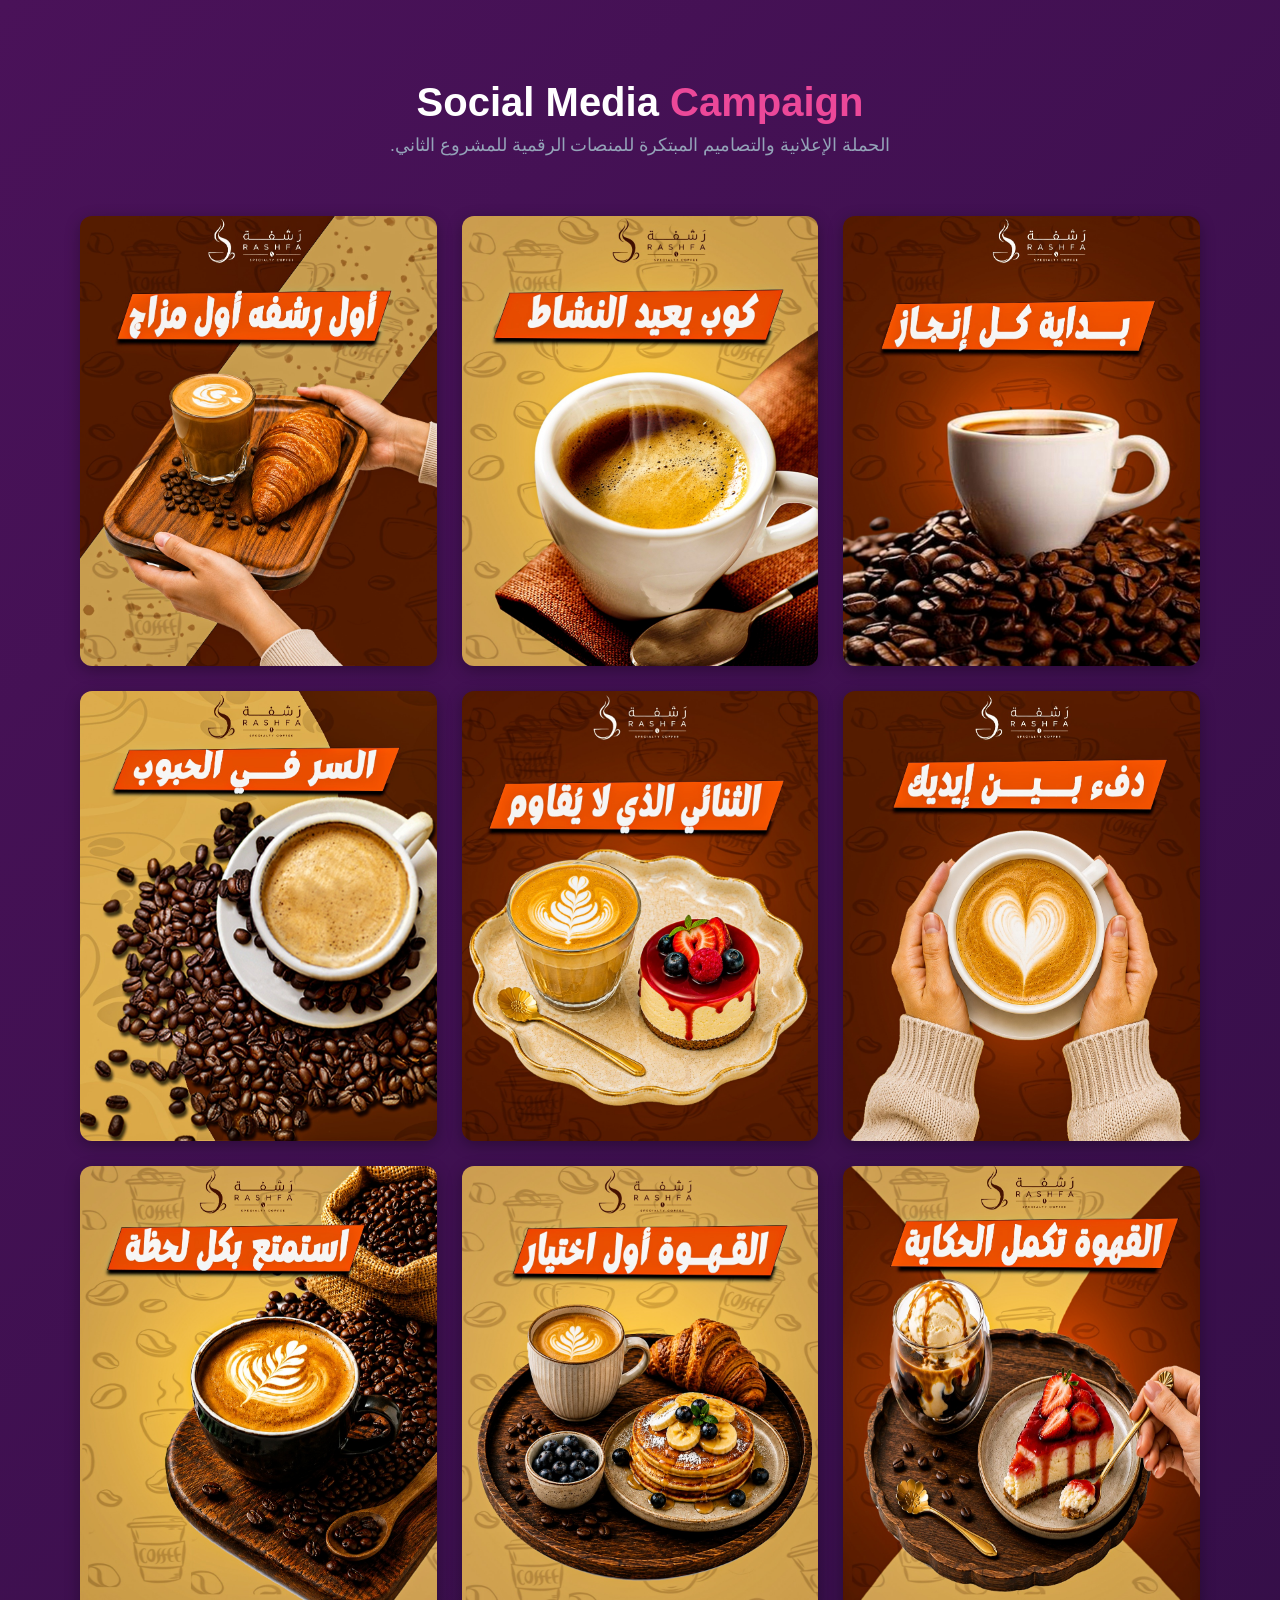
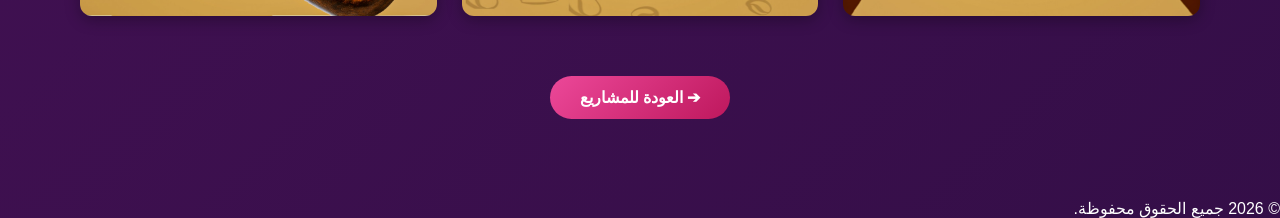
==== project-details-3.html @ 96a68e5f "Add files via upload" ====
<!DOCTYPE html>
<html lang="ar" dir="rtl">

<head>
    <meta charset="UTF-8">
    <meta name="viewport" content="width=device-width, initial-scale=1.0">
    <title>تفاصيل المشروع الثاني</title>
    <link rel="stylesheet" href="style.css">

    <style>
        body {
            background-color: #0f172a;
            font-family: 'Segoe UI', Tahoma, Geneva, Verdana, sans-serif;
            margin: 0;
            padding: 0;
        }

        .project-gallery-section {
            padding: 80px 20px;
            text-align: center;
            max-width: 1200px;
            margin: 0 auto;
        }

        .project-gallery-section h2 {
            font-size: 2.5rem;
            color: #ffffff;
            margin-bottom: 10px;
        }

        .project-gallery-section h2 span {
            color: #ec4899;
        }

        .project-gallery-section p {
            font-size: 1.1rem;
            color: #94a3b8;
            margin-bottom: 40px;
        }

        .gallery-grid {
            display: grid;
            grid-template-columns: repeat(auto-fit, minmax(300px, 1fr));
            gap: 25px;
            padding: 20px;
        }

        .gallery-grid img {
            width: 100%;
            height: 450px;
            object-fit: cover;
            border-radius: 12px;
            box-shadow: 0 4px 15px rgba(0, 0, 0, 0.3);
            transition: transform 0.3s ease, box-shadow 0.3s ease;
            cursor: zoom-in;
            /* بيخلي الماوس يظهر بشكل عدسة مكبرة تفتح النفس */
        }

        .gallery-grid img:hover {
            transform: scale(1.03);
            box-shadow: 0 8px 25px rgba(236, 72, 153, 0.2);
        }

        .back-btn {
            display: inline-block;
            margin-top: 40px;
            padding: 12px 30px;
            background: linear-gradient(135deg, #ec4899, #be185d);
            color: #ffffff;
            text-decoration: none;
            border-radius: 30px;
            font-weight: bold;
            transition: opacity 0.3s ease;
        }

        .back-btn:hover {
            opacity: 0.9;
        }

        /* ================= ستايل شاشة التكبير (Lightbox Modal) ================= */
        .image-lightbox {
            display: none;
            /* مخفي افتراضياً */
            position: fixed;
            top: 0;
            left: 0;
            width: 100%;
            height: 100%;
            background-color: rgba(15, 23, 42, 0.95);
            /* خلفية سوداء شفافة فخمة */
            z-index: 99999;
            /* فوق كل عناصر الصفحة */
            justify-content: center;
            align-items: center;
            cursor: zoom-out;
            /* الماوس يتحول لعدسة تصغير عند رغبة الغلق */
            opacity: 0;
            transition: opacity 0.3s ease;
        }

        /* لما الشاشة تفتح */
        .image-lightbox.active {
            display: flex;
            opacity: 1;
        }

        /* الصورة الكبيرة المفتوحة */
        .image-lightbox img {
            max-width: 90%;
            max-height: 85%;
            border-radius: 8px;
            box-shadow: 0 10px 30px rgba(0, 0, 0, 0.5);
            transform: scale(0.9);
            transition: transform 0.3s ease;
        }

        /* تأثير أنيق عند فتح الصورة */
        .image-lightbox.active img {
            transform: scale(1);
        }

        /* زرار إغلاق (X) في الأعلى */
        .close-lightbox {
            position: absolute;
            top: 20px;
            right: 30px;
            color: #fff;
            font-size: 40px;
            font-weight: bold;
            cursor: pointer;
        }
    </style>
</head>

<body>

    <!-- ================= Navbar ================= -->
    <!-- <nav class="navbar">
        <div class="logo"><span>Helper</span> Emergency</div>
    </nav> -->

    <!-- ================= سكشن معرض الصور ================= -->
    <section class="project-gallery-section">
        <h2>Social Media <span>Campaign</span></h2>
        <p>الحملة الإعلانية والتصاميم المبتكرة للمنصات الرقمية للمشروع الثاني.</p>

        <div class="gallery-grid" id="gallery-grid-2">
            <!-- الصور هتنزل هنا تلقائياً -->
        </div>

        <!-- زرار يرجع اليوزر لسكشن المشاريع فوراً -->
        <a href="index.html#projects" class="back-btn">➔ العودة للمشاريع</a>
    </section>

    <!-- ================= عنصر شاشة التكبير (Lightbox) ================= -->
    <div id="lightbox" class="image-lightbox">
        <span class="close-lightbox">&times;</span>
        <img id="lightbox-img" src="" alt="Zoomed Image">
    </div>

    <!-- ================= Footer ================= -->
    <footer class="footer">
        <p>&copy; 2026 جميع الحقوق محفوظة.</p>
    </footer>

    <!-- ================= كود الـ JavaScript ================= -->
    <script {text-first-buffer-buffer-break-line-law}>
        const startImg = 41;
        const endImg = 49;
        const galleryGrid = document.getElementById('gallery-grid-2');
        const lightbox = document.getElementById('lightbox');
        const lightboxImg = document.getElementById('lightbox-img');

        // 1. توليد الصور ورصها في الصفحة
        for (let i = startImg; i <= endImg; i++) {
            const imgElement = document.createElement('img');
            imgElement.src = `ph/${i}.jpeg`;
            imgElement.alt = `Project Image ${i}`;

            // لما اليوزر يضغط على أي صورة تفتح في الـ Lightbox
            imgElement.addEventListener('click', function () {
                lightboxImg.src = this.src; // نقل مسار الصورة المفتوحة للشاشة الكبيرة
                lightbox.classList.add('active'); // إظهار شاشة التكبير
            });

            galleryGrid.appendChild(imgElement);
        }

        // 2. قفل الشاشة لما يضغط في أي مكان فاضي أو على زرار الـ (X)
        lightbox.addEventListener('click', function () {
            lightbox.classList.remove('active');
        });
    </script>

</body>

</html>
---- style.css ----
/* 1. Global Reset & Darker Soft Purple Palette */
:root {
    /* درجات موف غامقة فخمة وهادية مش بتشوشر */
    --bg-gradient-1: #0a0412; /* أسود بموف غامق جداً */
    --bg-gradient-2: #160826; /* موف داكن عميق */
    --bg-gradient-3: #2d0d42; /* موف متوسط متوازن */
    --bg-gradient-4: #4a1259; /* أقصى درجة تفتيح (هادية ومريحة للعين) */

    --text-primary: #ffffff;
    --text-secondary: #f3e8ff;
    --accent-color: #e9d5ff;
}

* {
    margin: 0;
    padding: 0;
    box-sizing: border-box;
    font-family: 'Poppins', 'Segoe UI', Tahoma, Geneva, Verdana, sans-serif;
}

body {
    width: 100%;
    min-height: 100vh;
    color: var(--text-primary);
    overflow-x: hidden;
    position: relative;
    background: linear-gradient(-45deg, var(--bg-gradient-1), var(--bg-gradient-2), var(--bg-gradient-3), var(--bg-gradient-4));
    background-size: 400% 400%;
    animation: gradientAnimation 14s ease infinite;
}

@keyframes gradientAnimation {
    0% { background-position: 0% 50%; }
    50% { background-position: 100% 50%; }
    100% { background-position: 0% 50%; }
}
/* =========================================
   2. **NEW**: Realistic Petals Animation CSS 
   ========================================= */

.flowers-container {
    position: fixed;
    top: 0;
    left: 0;
    width: 100%;
    height: 100vh;
    overflow: hidden;
    z-index: 1; /* بين الخلفية والمحتوى */
    pointer-events: none;
}

.petal {
    position: absolute;
    top: -10%; /* تبدأ من فوق الشاشة */
    pointer-events: none;
    animation: fallAndSway linear infinite;
    opacity: 0; /* هتبدأ مخفية وتظهر بالـ animation */
    /* تأثير ظل ناعم عشان المجسم */
    filter: drop-shadow(0px 4px 6px rgba(0,0,0,0.2));
}

/* حركة الهبوط والدوران والتمايل العشوائي */
@keyframes fallAndSway {
    0% {
        opacity: 0;
        transform: translateY(0vh) rotate(0deg) translateX(0px);
    }
    10% {
        opacity: 1; /* تظهر بسرعة */
    }
    90% {
        opacity: 1; /* تفضل ظاهرة */
    }
    100% {
        opacity: 0; /* تختفي وهي نازلة */
        /* دوران عشوائي وتمايل أفقي */
        transform: translateY(110vh) rotate(360deg) translateX(50px);
    }
}


/* =========================================
   3. Glassmorphism Navbar Styling
   ========================================= */
.navbar {
    position: fixed;
    top: 20px;
    left: 50%;
    transform: translateX(-50%);
    width: 90%;
    max-width: 1200px;
    padding: 15px 30px;
    display: flex;
    justify-content: space-between;
    align-items: center;
    background: rgba(255, 255, 255, 0.07);
    backdrop-filter: blur(12px);
    -webkit-backdrop-filter: blur(12px);
    border: 1px solid rgba(255, 255, 255, 0.15);
    border-radius: 50px;
    z-index: 1000;
    box-shadow: 0 8px 32px 0 rgba(0, 0, 0, 0.37);
}

.nav-logo a {
    font-size: 1.5rem;
    font-weight: 100;
    height: 100px;
    border-radius: 50%;
    color: var(--text-primary);
    text-decoration: none;
    letter-spacing: 1px;
}

.nav-logo a span {
    color: var(--accent-color);
}

.nav-links {
    display: flex;
    list-style: none;
    gap: 25px;
}

.nav-links a {
    color: var(--text-secondary);
    text-decoration: none;
    font-size: 0.95rem;
    font-weight: 500;
    transition: all 0.3s ease;
}

.nav-links a:hover,
.nav-links a.active {
    color: #ffffff;
    text-shadow: 0 0 10px rgba(233, 213, 255, 0.8);
}

.hire-btn {
    padding: 8px 22px;
    background: linear-gradient(135deg, #c084fc, #f472b6);
    color: #fff;
    text-decoration: none;
    border-radius: 25px;
    font-size: 0.9rem;
    font-weight: 600;
    transition: transform 0.3s ease, box-shadow 0.3s ease;
}

.hire-btn:hover {
    transform: translateY(-2px);
    box-shadow: 0 5px 15px rgba(244, 114, 182, 0.4);
}
/* Responsive Styling for Navbar */
.hamburger {
    display: none;
    flex-direction: column;
    gap: 5px;
    cursor: pointer;
}

.hamburger span {
    width: 25px;
    height: 3px;
    background-color: var(--text-primary);
    border-radius: 2px;
    transition: all 0.3s ease;
}

.mobile-hire-li {
    display: none; /* مخفي في الشاشات الكبيرة */
}

/* Active Indicator Line Under Navbar Links */
.nav-links a {
    position: relative;
    padding-bottom: 5px;
}

.nav-links a::after {
    content: '';
    position: absolute;
    bottom: 0;
    left: 50%;
    transform: translateX(-50%);
    width: 0%;
    height: 2.5px;
    background: linear-gradient(90deg, #c084fc, #f472b6);
    border-radius: 10px;
    transition: width 0.3s ease;
    box-shadow: 0 0 8px rgba(244, 114, 182, 0.8);
}

/* لما الرابط يكون active أو تتعمل عليه Hover الخط يكبر */
.nav-links a:hover::after,
.nav-links a.active::after {
    width: 100%;
}
/* Tablet & Mobile Screens */
@media screen and (max-width: 768px) {
    .navbar {
        width: 95%;
        padding: 12px 20px;
    }

    .nav-btn {
        display: none; /* بنخفي الزرار الخارجي في الموبايل */
    }

    .mobile-hire-li {
        display: block; /* بنظهره جوه القائمة للموبايل */
        margin-top: 10px;
    }

    .mobile-hire-btn {
        display: inline-block;
        padding: 10px 30px;
    }

    .hamburger {
        display: flex;
    }

    .nav-links {
        position: absolute;
        top: 70px;
        left: 0;
        width: 100%;
        background: rgba(18, 9, 30, 0.95);
        backdrop-filter: blur(15px);
        -webkit-backdrop-filter: blur(15px);
        flex-direction: column;
        align-items: center;
        padding: 25px 0;
        gap: 20px;
        border-radius: 20px;
        border: 1px solid rgba(255, 255, 255, 0.1);
        display: none;
    }

    .nav-links.active {
        display: flex;
    }
}


/* =========================================
   4. Hero Section & Responsive Styling
   ========================================= */
.hero {
    min-height: 100vh;
    padding: 140px 5% 60px;
    display: flex;
    align-items: center;
    justify-content: center;
    position: relative;
    z-index: 2;
}

.hero-container {
    max-width: 1200px;
    width: 100%;
    display: flex;
    align-items: center;
    justify-content: space-between;
    gap: 50px;
}

/* Left Content */
.hero-content {
    flex: 1;
}

.greeting {
    font-size: 0.95rem;
    color: var(--accent-color);
    text-transform: uppercase;
    letter-spacing: 2px;
    font-weight: 600;
    margin-bottom: 10px;
    display: block;
}

.hero-name {
    font-size: 3.2rem;
    font-weight: 800;
    line-height: 1.2;
    margin-bottom: 10px;
}

.hero-name span {
    background: linear-gradient(135deg, #e9d5ff, #f472b6);
-webkit-background-clip: text;
background-clip: text;
    -webkit-text-fill-color: transparent;
}

.hero-title {
    font-size: 1.6rem;
    color: var(--text-secondary);
    font-weight: 500;
    margin-bottom: 20px;
}

.hero-description {
    font-size: 1rem;
    color: rgba(255, 255, 255, 0.8);
    line-height: 1.7;
    margin-bottom: 35px;
    max-width: 550px;
}

.hero-btns {
    display: flex;
    gap: 15px;
    flex-wrap: wrap;
}

.btn {
    padding: 12px 30px;
    border-radius: 30px;
    font-size: 0.95rem;
    font-weight: 600;
    text-decoration: none;
    transition: all 0.3s ease;
}

.primary-btn {
    background: linear-gradient(135deg, #c084fc, #f472b6);
    color: #fff;
    box-shadow: 0 4px 15px rgba(244, 114, 182, 0.3);
}

.primary-btn:hover {
    transform: translateY(-3px);
    box-shadow: 0 8px 25px rgba(244, 114, 182, 0.5);
}

.secondary-btn {
    background: rgba(255, 255, 255, 0.1);
    color: var(--text-primary);
    border: 1px solid rgba(255, 255, 255, 0.2);
    backdrop-filter: blur(5px);
}

.secondary-btn:hover {
    background: rgba(255, 255, 255, 0.2);
    transform: translateY(-3px);
}

/* Right Image Frame with Effects */
.hero-image-wrapper {
    position: relative;
    width: 380px;
    height: 380px;
    display: flex;
    align-items: center;
    justify-content: center;
}

    .hero-img-box {
        width: 320px;
        height: 320px;
        border-radius: 50%;
        overflow: hidden;
        position: relative;
        z-index: 3;
        border: 4px solid rgba(255, 255, 255, 0.2);
        box-shadow: 0 10px 30px rgba(0, 0, 0, 0.5);
        background: rgba(255, 255, 255, 0.05);
    }

    .hero-img-box img {
        width: 100%;
        height: 100%;
        object-fit: cover;
        object-position: top center;
    }

    /* Glowing Circular Ring */
    .glowing-ring {
        position: absolute;
        width: 350px;
        height: 350px;
        border-radius: 50%;
        background: linear-gradient(45deg, #c084fc, #ec4899, #6b21a8);
        animation: rotateGlow 8s linear infinite;
        filter: blur(20px);
        opacity: 0.6;
        z-index: 1;
    }

/* Floating Shapes Animation */
.floating-shape {
    position: absolute;
    border-radius: 50%;
    background: rgba(255, 255, 255, 0.15);
    backdrop-filter: blur(5px);
    z-index: 4;
    animation: float 4s ease-in-out infinite alternate;
}

.shape-1 {
    width: 60px;
    height: 60px;
    top: 10px;
    left: 10px;
    border: 1px solid rgba(244, 114, 182, 0.4);
}

.shape-2 {
    width: 45px;
    height: 45px;
    bottom: 20px;
    right: 15px;
    border: 1px solid rgba(192, 132, 252, 0.4);
    animation-delay: -2s;
}

@keyframes rotateGlow {
    0% { transform: rotate(0deg); }
    100% { transform: rotate(360deg); }
}

@keyframes float {
    0% { transform: translateY(0); }
    100% { transform: translateY(-15px); }
}

/* Responsive for Mobile & Tablet */
@media screen and (max-width: 992px) {
    .hero-container {
        flex-direction: column-reverse;
        text-align: center;
        gap: 40px;
    }

    .hero-description {
        margin: 0 auto 30px;
    }

    .hero-btns {
        justify-content: center;
    }

    .hero-image-wrapper {
        width: 300px;
        height: 300px;
    }

    .hero-img-box {
        
        width: 260px;
        height: 260px;
    }

    .glowing-ring {
        width: 280px;
        height: 280px;
    }

    .hero-name {
        font-size: 2.5rem;
    }
}

/* =========================================
   5. About Section & Responsive Styling
   ========================================= */
.about {
    padding: 100px 5% 60px;
    max-width: 1200px;
    margin: 0 auto;
    position: relative;
    z-index: 2;
}

.section-title {
    text-align: center;
    margin-bottom: 50px;
}

.section-title h2 {
    font-size: 2.5rem;
    font-weight: 700;
}

.section-title h2 span {
    background: linear-gradient(135deg, #c084fc, #f472b6);
-webkit-background-clip: text;
background-clip: text;
    -webkit-text-fill-color: transparent;
}

.section-title p {
    color: var(--text-secondary);
    font-size: 0.95rem;
    margin-top: 5px;
    opacity: 0.8;
}

.about-container {
    display: flex;
    align-items: center;
    gap: 60px;
}

/* Left Image Box - Modern Rounded Rectangle */
.about-img-box {
    flex: 1;
    position: relative;
    display: flex;
    justify-content: center;
}

.about-img-card {
    width: 100%;
    max-width: 360px;
    height: 440px;
    border-radius: 30px;
    overflow: hidden;
    position: relative;
    border: 2px solid rgba(255, 255, 255, 0.15);
    box-shadow: 0 15px 35px rgba(0, 0, 0, 0.4);
    transform: rotate(-3deg);
    transition: transform 0.4s ease;
    background: rgba(255, 255, 255, 0.05);
           

}

.about-img-card:hover {
    transform: rotate(0deg) scale(1.02);
}

.about-img-card img {
    width: 100%;
    height: 100%;
    object-fit: cover;
     object-position: top center;
}

/* Float Badge */
.about-experience-badge {
    position: absolute;
    bottom: -20px;
    right: 20px;
    background: rgba(36, 10, 52, 0.85);
    backdrop-filter: blur(10px);
    border: 1px solid rgba(244, 114, 182, 0.4);
    padding: 15px 25px;
    border-radius: 20px;
    text-align: center;
    box-shadow: 0 10px 25px rgba(0,0,0,0.3);
}

.about-experience-badge span {
    font-size: 1.8rem;
    font-weight: 800;
    color: var(--accent-color);
    display: block;
}

.about-experience-badge p {
    font-size: 0.8rem;
    color: var(--text-secondary);
}

/* Right Content Box */
.about-content {
    flex: 1.2;
}

.about-content h3 {
    font-size: 1.8rem;
    line-height: 1.4;
    margin-bottom: 20px;
    color: var(--text-primary);
}

.about-text {
    font-size: 0.98rem;
    color: rgba(255, 255, 255, 0.8);
    line-height: 1.8;
    margin-bottom: 30px;
}

/* Stats Cards */
.about-stats {
    display: grid;
    grid-template-columns: repeat(3, 1fr);
    gap: 15px;
}

.stat-card {
    background: rgba(255, 255, 255, 0.05);
    backdrop-filter: blur(10px);
    border: 1px solid rgba(255, 255, 255, 0.1);
    padding: 20px 15px;
    border-radius: 20px;
    text-align: center;
    transition: transform 0.3s ease, border-color 0.3s ease;
}

.stat-card:hover {
    transform: translateY(-5px);
    border-color: var(--accent-color);
}

.stat-card h4 {
    font-size: 1.8rem;
    color: #f472b6;
    margin-bottom: 5px;
}

.stat-card p {
    font-size: 0.85rem;
    color: var(--text-secondary);
}

/* =========================================
   Scroll Reveal Animations
   ========================================= */
/* الحالة الابتدائية قبل الوصول للسكشن (مخفي ونازل لتحت) */
.reveal {
    opacity: 0;
    transform: translateY(40px);
    transition: all 0.8s cubic-bezier(0.25, 0.46, 0.45, 0.94);
}

/* الحالة بعد وصول السكرول (يظهر ويرجع لمكانه) */
.reveal.active {
    opacity: 1;
    transform: translateY(0);
}
/* Responsive Styling */
@media screen and (max-width: 992px) {
    .about-container {
        flex-direction: column;
        gap: 50px;
    }

    .about-content {
        text-align: center;
    }

    .about-stats {
        grid-template-columns: repeat(3, 1fr);
    }
}

@media screen and (max-width: 576px) {
    .about-stats {
        grid-template-columns: 1fr;
    }

    .about-img-card {
        height: 350px;
    }
}   

/* =========================================
   6. Education Section (Glass Cards Grid)
   ========================================= */
.education {
    padding: 100px 5% 60px;
    max-width: 1200px;
    margin: 0 auto;
    position: relative;
    z-index: 2;
}

.education-grid {
    display: grid;
    grid-template-columns: repeat(3, 1fr);
    gap: 25px;
    margin-top: 50px;
}

.edu-card {
    background: rgba(255, 255, 255, 0.04);
    backdrop-filter: blur(12px);
    -webkit-backdrop-filter: blur(12px);
    border: 1px solid rgba(255, 255, 255, 0.1);
    border-radius: 24px;
    padding: 30px 25px;
    position: relative;
    transition: all 0.4s ease;
    display: flex;
    flex-direction: column;
}

.edu-card:hover {
    transform: translateY(-8px);
    border-color: rgba(244, 114, 182, 0.5);
    box-shadow: 0 12px 30px rgba(0, 0, 0, 0.3);
}

/* تمييز سنة 2026 (السنة الحالية) ببريق خفيف */
.edu-card.highlighted {
    border-color: rgba(192, 132, 252, 0.4);
    background: linear-gradient(145deg, rgba(255, 255, 255, 0.06), rgba(192, 132, 252, 0.08));
}

.edu-card-header {
    display: flex;
    justify-content: space-between;
    align-items: center;
    margin-bottom: 20px;
}

.edu-badge {
    padding: 6px 16px;
    background: linear-gradient(135deg, #c084fc, #f472b6);
    color: #fff;
    font-size: 0.85rem;
    font-weight: 700;
    border-radius: 20px;
    box-shadow: 0 4px 12px rgba(244, 114, 182, 0.3);
}

.edu-icon {
    font-size: 1.8rem;
    background: rgba(255, 255, 255, 0.08);
    width: 45px;
    height: 45px;
    display: flex;
    align-items: center;
    justify-content: center;
    border-radius: 50%;
    border: 1px solid rgba(255, 255, 255, 0.15);
}

.edu-card h3 {
    font-size: 1.3rem;
    color: var(--text-primary);
    margin-bottom: 8px;
    line-height: 1.3;
}

.edu-card h4 {
    font-size: 0.9rem;
    color: var(--accent-color);
    font-weight: 500;
    margin-bottom: 15px;
}

.edu-card p {
    font-size: 0.9rem;
    color: rgba(255, 255, 255, 0.75);
    line-height: 1.7;
    margin-top: auto;
}

/* Responsive for Tablet & Mobile */
@media screen and (max-width: 992px) {
    .education-grid {
        grid-template-columns: repeat(2, 1fr);
    }
}

@media screen and (max-width: 650px) {
    .education-grid {
        grid-template-columns: 1fr;
    }
}





/* =========================================
   7. Skills Section (Interactive TV)
   ========================================= */
.skills {
    padding: 100px 5% 60px;
    max-width: 1200px;
    margin: 0 auto;
    position: relative;
    z-index: 2;
}

.tv-skills-container {
    display: flex;
    align-items: center;
    justify-content: space-between;
    gap: 40px;
    margin-top: 50px;
}

/* TV Screen Styling (Left) */
.tv-wrapper {
    flex: 2;
}

.tv-frame {
    background: #0f081d;
    border: 3px solid rgba(255, 255, 255, 0.15);
    border-radius: 24px;
    padding: 35px;
    position: relative;
    min-height: 320px;
    display: flex;
    align-items: center;
    justify-content: center;
    box-shadow: 0 15px 35px rgba(0, 0, 0, 0.5);
    transition: all 0.5s ease;
}

/* TV Powered ON State (White Screen Glow) */
.tv-frame.power-on {
    border-color: rgba(255, 255, 255, 0.9);
    background: rgba(255, 255, 255, 0.95);
    box-shadow: 0 0 50px rgba(255, 255, 255, 0.6), inset 0 0 20px rgba(192, 132, 252, 0.2);
}

.tv-screen-content {
    width: 100%;
    text-align: center;
}

.screen-off-msg {
    color: rgba(255, 255, 255, 0.3);
    transition: opacity 0.3s ease;
}

.screen-off-msg span {
    font-size: 1.5rem;
    font-weight: 800;
    letter-spacing: 3px;
    display: block;
    margin-bottom: 5px;
}

/* Hide Off Msg when ON */
.tv-frame.power-on .screen-off-msg {
    display: none;
}

/* Skills Grid inside TV */
.skills-grid {
    display: none;
    grid-template-columns: repeat(auto-fit, minmax(140px, 1fr));
    gap: 15px;
    animation: tvFlicker 0.6s ease forwards;
}

.tv-frame.power-on .skills-grid {
    display: grid;
}

.skill-tag {
    background: #160826;
    border: 1px solid rgba(192, 132, 252, 0.3);
    padding: 12px 18px;
    border-radius: 16px;
    color: #ffffff;
    font-size: 0.95rem;
    font-weight: 600;
    display: flex;
    align-items: center;
    justify-content: center;
    gap: 8px;
    box-shadow: 0 4px 12px rgba(0, 0, 0, 0.15);
    transition: transform 0.3s ease, background-color 0.3s ease, border-color 0.3s ease;
}

.skill-tag span {
    color: #f472b6;
    font-weight: 800;
}

.skill-tag:hover {
    transform: translateY(-4px);
    background: #2d0d42;
    border-color: #f472b6;
}

/* LED Indicator Light */
.tv-led {
    position: absolute;
    bottom: 15px;
    right: 25px;
    width: 10px;
    height: 10px;
    border-radius: 50%;
    background: #ef4444;
    box-shadow: 0 0 8px #ef4444;
    transition: all 0.3s ease;
}

.tv-frame.power-on .tv-led {
    background: #22c55e;
    box-shadow: 0 0 10px #22c55e;
}

/* Power Switch Box Styling (Right) */
.switch-wrapper {
    flex: 1;
    display: flex;
    justify-content: center;
}

.switch-box {
    background: rgba(255, 255, 255, 0.05);
    border: 1px solid rgba(255, 255, 255, 0.15);
    padding: 30px 25px;
    border-radius: 24px;
    text-align: center;
    backdrop-filter: blur(10px);
    -webkit-backdrop-filter: blur(10px);
    box-shadow: 0 10px 25px rgba(0, 0, 0, 0.3);
}

.switch-label {
    font-size: 0.85rem;
    font-weight: 700;
    color: var(--text-secondary);
    letter-spacing: 2px;
    display: block;
    margin-bottom: 20px;
}

/* Toggle Switch Design */
.power-switch {
    position: relative;
    display: inline-block;
    width: 60px;
    height: 110px;
}

.power-switch input {
    opacity: 0;
    width: 0;
    height: 0;
}

.switch-slider {
    position: absolute;
    cursor: pointer;
    top: 0; left: 0; right: 0; bottom: 0;
    background-color: #1f1233;
    border: 2px solid rgba(255, 255, 255, 0.2);
    border-radius: 35px;
    transition: 0.4s;
}

.switch-slider:before {
    position: absolute;
    content: "";
    height: 46px;
    width: 46px;
    left: 5px;
    bottom: 6px;
    background: linear-gradient(135deg, #ef4444, #991b1b);
    border-radius: 50%;
    transition: 0.4s;
    box-shadow: 0 4px 10px rgba(0,0,0,0.5);
}

/* Switch Checked State */
.power-switch input:checked + .switch-slider {
    border-color: #c084fc;
}

.power-switch input:checked + .switch-slider:before {
    transform: translateY(-48px);
    background: linear-gradient(135deg, #c084fc, #f472b6);
    box-shadow: 0 0 15px rgba(244, 114, 182, 0.8);
}

.switch-status {
    margin-top: 15px;
    display: block;
    font-weight: 700;
    font-size: 0.9rem;
    color: #ef4444;
}

/* Responsive */
@media screen and (max-width: 850px) {
    .tv-skills-container {
        flex-direction: column-reverse;
    }
    .switch-wrapper {
        width: 100%;
    }
}


/* =========================================
   8. Projects Section (Carousel Slider & Upload)
   ========================================= */
.projects {
    padding: 100px 5% 60px;
    max-width: 1200px;
    margin: 0 auto;
    position: relative;
    z-index: 2;
}

.carousel-wrapper {
    position: relative;
    display: flex;
    align-items: center;
    margin-top: 40px;
}

.carousel-container {
    width: 100%;
    overflow: hidden;
    padding: 20px 0;
}

.carousel-track {
    display: flex;
    gap: 20px;
    transition: transform 0.5s ease-in-out;
}

.project-card {
    min-width: calc((100% - 40px) / 3); /* يظهر 3 كروت بالضبط */
    height: 320px;
    border-radius: 20px;
    overflow: hidden;
    position: relative;
    background: rgba(255, 255, 255, 0.05);
    border: 1px solid rgba(255, 255, 255, 0.15);
    backdrop-filter: blur(10px);
    -webkit-backdrop-filter: blur(10px);
    transition: transform 0.3s ease, border-color 0.3s ease;
}

.project-card:hover {
    transform: translateY(-5px);
    border-color: rgba(244, 114, 182, 0.5);
}

.project-img-box {
    width: 100%;
    height: 100%;
    position: relative;
}

.proj-img {
    width: 100%;
    height: 100%;
    object-fit: cover;
}

.project-overlay {
    position: absolute;
    bottom: 0;
    left: 0;
    right: 0;
    padding: 20px;
    background: linear-gradient(0deg, rgba(10, 4, 18, 0.95), transparent);
    color: #fff;
    opacity: 0;
    transition: opacity 0.3s ease;
}

.project-card:hover .project-overlay {
    opacity: 1;
}

.project-overlay h4 {
    font-size: 1.2rem;
    color: var(--accent-color);
    margin-bottom: 4px;
}

.project-overlay p {
    font-size: 0.85rem;
    color: var(--text-secondary);
}

/* Card (+) Add New Project */
.add-card-inner {
    width: 100%;
    height: 100%;
    display: flex;
    flex-direction: column;
    align-items: center;
    justify-content: center;
    cursor: pointer;
    border: 2px dashed rgba(244, 114, 182, 0.5);
    border-radius: 20px;
    transition: background 0.3s ease, border-color 0.3s ease;
}

.add-card-inner:hover {
    background: rgba(244, 114, 182, 0.1);
    border-color: #f472b6;
}

.plus-icon {
    font-size: 3.5rem;
    color: #f472b6;
    line-height: 1;
    margin-bottom: 10px;
}

.add-card-inner span {
    font-size: 0.95rem;
    font-weight: 700;
    color: var(--text-primary);
}

/* Nav Buttons */
.carousel-btn {
    position: absolute;
    top: 50%;
    transform: translateY(-50%);
    width: 45px;
    height: 45px;
    border-radius: 50%;
    background: rgba(22, 8, 38, 0.8);
    border: 1px solid rgba(255, 255, 255, 0.2);
    color: #fff;
    font-size: 1.2rem;
    cursor: pointer;
    z-index: 5;
    transition: all 0.3s ease;
}

.carousel-btn:hover {
    background: var(--accent-color);
    color: #000;
}

.prev-btn { left: -20px; }
.next-btn { right: -20px; }

/* Edit Button on Project Card Hover */
.edit-btn {
    position: absolute;
    top: 15px;
    right: 15px;
    background: rgba(192, 132, 252, 0.85);
    border: none;
    color: #fff;
    padding: 5px 12px;
    border-radius: 12px;
    font-size: 0.8rem;
    font-weight: 700;
    cursor: pointer;
    backdrop-filter: blur(5px);
    transition: transform 0.2s ease, background 0.2s ease;
}

.edit-btn:hover {
    transform: scale(1.1);
    background: #f472b6;
}
/* Responsive */
@media screen and (max-width: 992px) {
    .project-card {
        min-width: calc((100% - 20px) / 2); /* يظهر كارتين في التابلت */
    }
}

@media screen and (max-width: 600px) {
    .project-card {
        min-width: 100%; /* يظهر كارت واحد في الموبايل */
    }
}


/* =========================================
   9. Connect Me / Contact & Footer Section
   ========================================= */
.contact {
    padding: 100px 5% 60px;
    max-width: 1200px;
    margin: 0 auto;
    position: relative;
    z-index: 2;
}

.contact-container {
    display: grid;
    grid-template-columns: 1fr 1.5fr;
    gap: 40px;
    margin-top: 40px;
}

/* Contact Info Side */
.contact-info {
    display: flex;
    flex-direction: column;
    gap: 20px;
}

.info-card {
    display: flex;
    align-items: center;
    gap: 20px;
    padding: 24px;
    border-radius: 16px;
    background: rgba(255, 255, 255, 0.05);
    border: 1px solid rgba(255, 255, 255, 0.12);
    backdrop-filter: blur(10px);
    -webkit-backdrop-filter: blur(10px);
    transition: transform 0.3s ease, border-color 0.3s ease;
}

.info-card:hover {
    transform: translateX(5px);
    border-color: rgba(244, 114, 182, 0.4);
}

.info-icon {
    font-size: 1.8rem;
    width: 50px;
    height: 50px;
    border-radius: 12px;
    background: rgba(244, 114, 182, 0.15);
    display: flex;
    align-items: center;
    justify-content: center;
}

.info-details h4 {
    font-size: 1.1rem;
    color: var(--accent-color);
    margin-bottom: 4px;
}

.info-details p {
    font-size: 0.9rem;
    color: var(--text-secondary);
}

/* Form Side */
.contact-form {
    padding: 35px;
    border-radius: 20px;
    background: rgba(255, 255, 255, 0.04);
    border: 1px solid rgba(255, 255, 255, 0.12);
    backdrop-filter: blur(10px);
    -webkit-backdrop-filter: blur(10px);
    display: flex;
    flex-direction: column;
    gap: 20px;
}

.input-group input,
.input-group textarea {
    width: 100%;
    padding: 14px 18px;
    border-radius: 12px;
    background: rgba(10, 4, 18, 0.6);
    border: 1px solid rgba(255, 255, 255, 0.15);
    color: #fff;
    font-size: 0.95rem;
    outline: none;
    transition: border-color 0.3s ease, box-shadow 0.3s ease;
}

.input-group input::placeholder,
.input-group textarea::placeholder {
    color: rgba(255, 255, 255, 0.4);
}

.input-group input:focus,
.input-group textarea:focus {
    border-color: #f472b6;
    box-shadow: 0 0 10px rgba(244, 114, 182, 0.2);
}

.submit-btn {
    padding: 14px 28px;
    border-radius: 12px;
    border: none;
    background: linear-gradient(135deg, #c084fc, #f472b6);
    color: #fff;
    font-size: 1rem;
    font-weight: 700;
    cursor: pointer;
    display: inline-flex;
    align-items: center;
    justify-content: center;
    gap: 10px;
    transition: transform 0.3s ease, box-shadow 0.3s ease;
}

.submit-btn:hover {
    transform: translateY(-2px);
    box-shadow: 0 8px 20px rgba(244, 114, 182, 0.35);
}
/* =========================================
   Responsive Styles for Contact & Footer
   ========================================= */

/* شاشات التابلت والموبايل (أقل من 992px) */
@media screen and (max-width: 992px) {
    .contact-container {
        grid-template-columns: 1fr; /* يخلي كروت البيانات والفورم فوق بعض بدلاً من جنب بعض */
        gap: 30px;
    }

    .contact-form {
        padding: 25px 20px; /* تقليل البادنج جوه الفورم عشان يناسب الشاشة */
    }

    .compact-footer .footer-content {
        flex-direction: column; /* ترتيب عناصر الفوتر رأسياً */
        gap: 20px;
        text-align: center;
    }

    .footer-nav {
        flex-wrap: wrap; /* يخلي روابط الفوتر تلتف لو الشاشة صغيرة */
        justify-content: center;
        gap: 12px 18px;
    }
}

/* شاشات الموبايل الصغيرة (أقل من 576px) */
@media screen and (max-width: 576px) {
    .contact {
        padding: 60px 4% 40px; /* تقليل المسافات الخارجية */
    }

    .info-card {
        padding: 16px; /* تصغير الكروت */
        gap: 15px;
    }

    .info-icon {
        width: 42px;
        height: 42px;
        font-size: 1.4rem;
    }

    .info-details h4 {
        font-size: 1rem;
    }

    .info-details p {
        font-size: 0.85rem;
    }

    .input-group input,
    .input-group textarea {
        padding: 12px 14px;
        font-size: 0.9rem;
    }

    .submit-btn {
        width: 100%; /* الزرار ياخد العرض كامل على الموبايل */
        padding: 12px;
    }
}


/* =========================================
   Short & Compact Footer Styling
   ========================================= */
.compact-footer {
    background: rgba(10, 4, 18, 0.95);
    border-top: 1px solid rgba(255, 255, 255, 0.1);
    padding: 20px 5%;
    position: relative;
    z-index: 2;
}

.footer-content {
    max-width: 1200px;
    margin: 0 auto;
    display: flex;
    align-items: center;
    justify-content: space-between;
    gap: 20px;
}

/* 1. Left Links */
.footer-nav {
    display: flex;
    gap: 15px;
    list-style: none;
}

.footer-nav a {
    color: var(--text-secondary);
    font-size: 0.85rem;
    text-decoration: none;
    font-weight: 500;
    transition: color 0.3s ease;
}

.footer-nav a:hover {
    color: #f472b6;
}

/* 2. Middle Social Icons */
.footer-socials {
    display: flex;
    gap: 12px;
}

.social-icon {
    width: 38px;
    height: 38px;
    border-radius: 50%;
    background: rgba(255, 255, 255, 0.06);
    border: 1px solid rgba(255, 255, 255, 0.15);
    display: flex;
    align-items: center;
    justify-content: center;
    font-size: 1.1rem;
    color: #fff;
    text-decoration: none;
    transition: transform 0.3s ease, border-color 0.3s ease, background 0.3s ease;
}

.social-icon:hover {
    transform: translateY(-3px);
    border-color: #f472b6;
    background: rgba(244, 114, 182, 0.15);
}

/* 3. Right Logo Image */
.footer-logo-box {
    display: flex;
    align-items: center;
}

.footer-logo-img {
    height: 40px;
    width: auto;
    object-fit: contain;
}

/* Responsive Footer */
@media screen and (max-width: 850px) {
    .footer-content {
        flex-direction: column;
        gap: 15px;
        text-align: center;
    }
    
    .footer-nav {
        flex-wrap: wrap;
        justify-content: center;
    }
}











.projects-grid {
    display: grid;
    grid-template-columns: repeat(auto-fit, minmax(300px, 1fr));
    gap: 30px;

    padding: 20px;
}

.project-group-link {
    text-decoration: none;
    color: inherit;
    display: block;
}

.project-bundle-card {
    background: #1e1e2f;
    border-radius: 12px;
    overflow: hidden;
    border: 1px solid #333;
    transition: transform 0.3s ease, box-shadow 0.3s ease;
}

.project-bundle-card:hover {
    transform: translateY(-6px);
    box-shadow: 0 10px 25px rgba(236, 72, 153, 0.2);
}

/* تنسيق الصورة الواحدة */
.project-img-single {
    width: 100%;
    height: 300px;
    overflow: hidden;
}

.project-img-single img {
    width: 100%;
    height: 100%;
    object-fit: cover;
    transition: transform 0.4s ease;
}

.project-bundle-card:hover .project-img-single img {
    transform: scale(1.05); /* زوم خفيف بالماوس عند الهوفر */
}

.project-bundle-info {
    padding: 20px;
    text-align: center;
}

.project-bundle-info h3 {
    margin: 0 0 8px 0;
    color: #fff;
    font-size: 1.25rem;
}

.project-bundle-info p {
    margin: 0;
    color: #ec4899;
    font-size: 0.9rem;
    font-weight: 600;
}
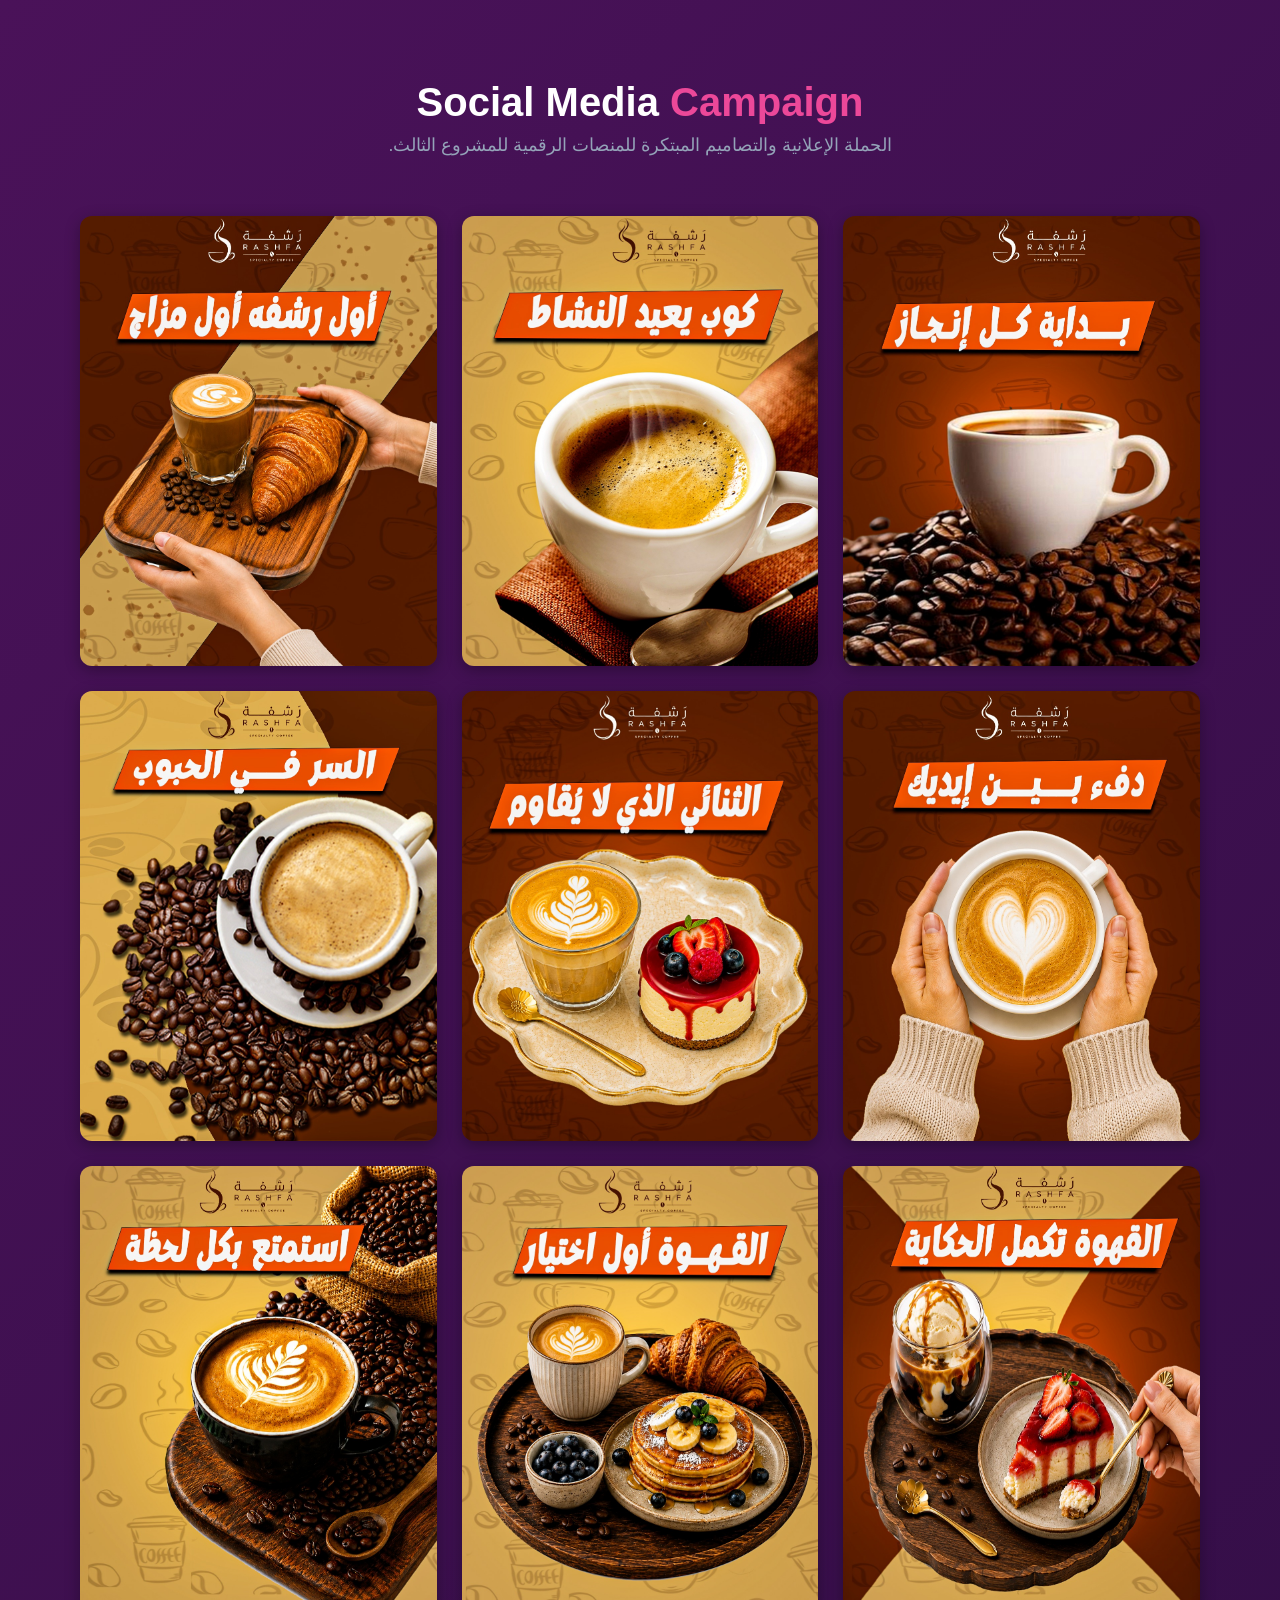
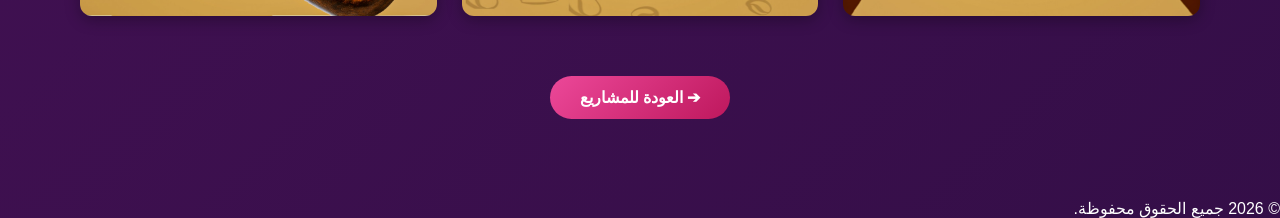
==== commit b09c9966: "Update project-details-3.html." ====
--- a/project-details-3.html
+++ b/project-details-3.html
@@ -142,7 +142,7 @@
     <!-- ================= سكشن معرض الصور ================= -->
     <section class="project-gallery-section">
         <h2>Social Media <span>Campaign</span></h2>
-        <p>الحملة الإعلانية والتصاميم المبتكرة للمنصات الرقمية للمشروع الثاني.</p>
+        <p>الحملة الإعلانية والتصاميم المبتكرة للمنصات الرقمية للمشروع الثالث.</p>
 
         <div class="gallery-grid" id="gallery-grid-2">
             <!-- الصور هتنزل هنا تلقائياً -->
@@ -194,4 +194,4 @@
 
 </body>
 
-</html>+</html>
--- a/style.css
+++ b/style.css
@@ -311,6 +311,7 @@
 }
 
 .hero-btns {
+
     display: flex;
     gap: 15px;
     flex-wrap: wrap;
@@ -1460,15 +1461,17 @@
 .projects-grid {
     display: grid;
     grid-template-columns: repeat(auto-fit, minmax(300px, 1fr));
-    gap: 30px;
-
+    row-gap: 20px; /* مسافة صغيرة ومناسبة بين الصفوف الراسية */
+    column-gap: 30px; /* المسافة بين العواميد الجانبية */
     padding: 20px;
+    align-items: start; /* بيمنع مط الكروت رأسيًا */
 }
 
 .project-group-link {
     text-decoration: none;
     color: inherit;
     display: block;
+    margin: 0; /* إلغاء أي مارجن ممكن يعطل المسافة */
 }
 
 .project-bundle-card {
@@ -1477,6 +1480,7 @@
     overflow: hidden;
     border: 1px solid #333;
     transition: transform 0.3s ease, box-shadow 0.3s ease;
+    margin: 0; /* منع أي مارجن خارجي للارتفاع */
 }
 
 .project-bundle-card:hover {
@@ -1518,4 +1522,4 @@
     color: #ec4899;
     font-size: 0.9rem;
     font-weight: 600;
-}+}
